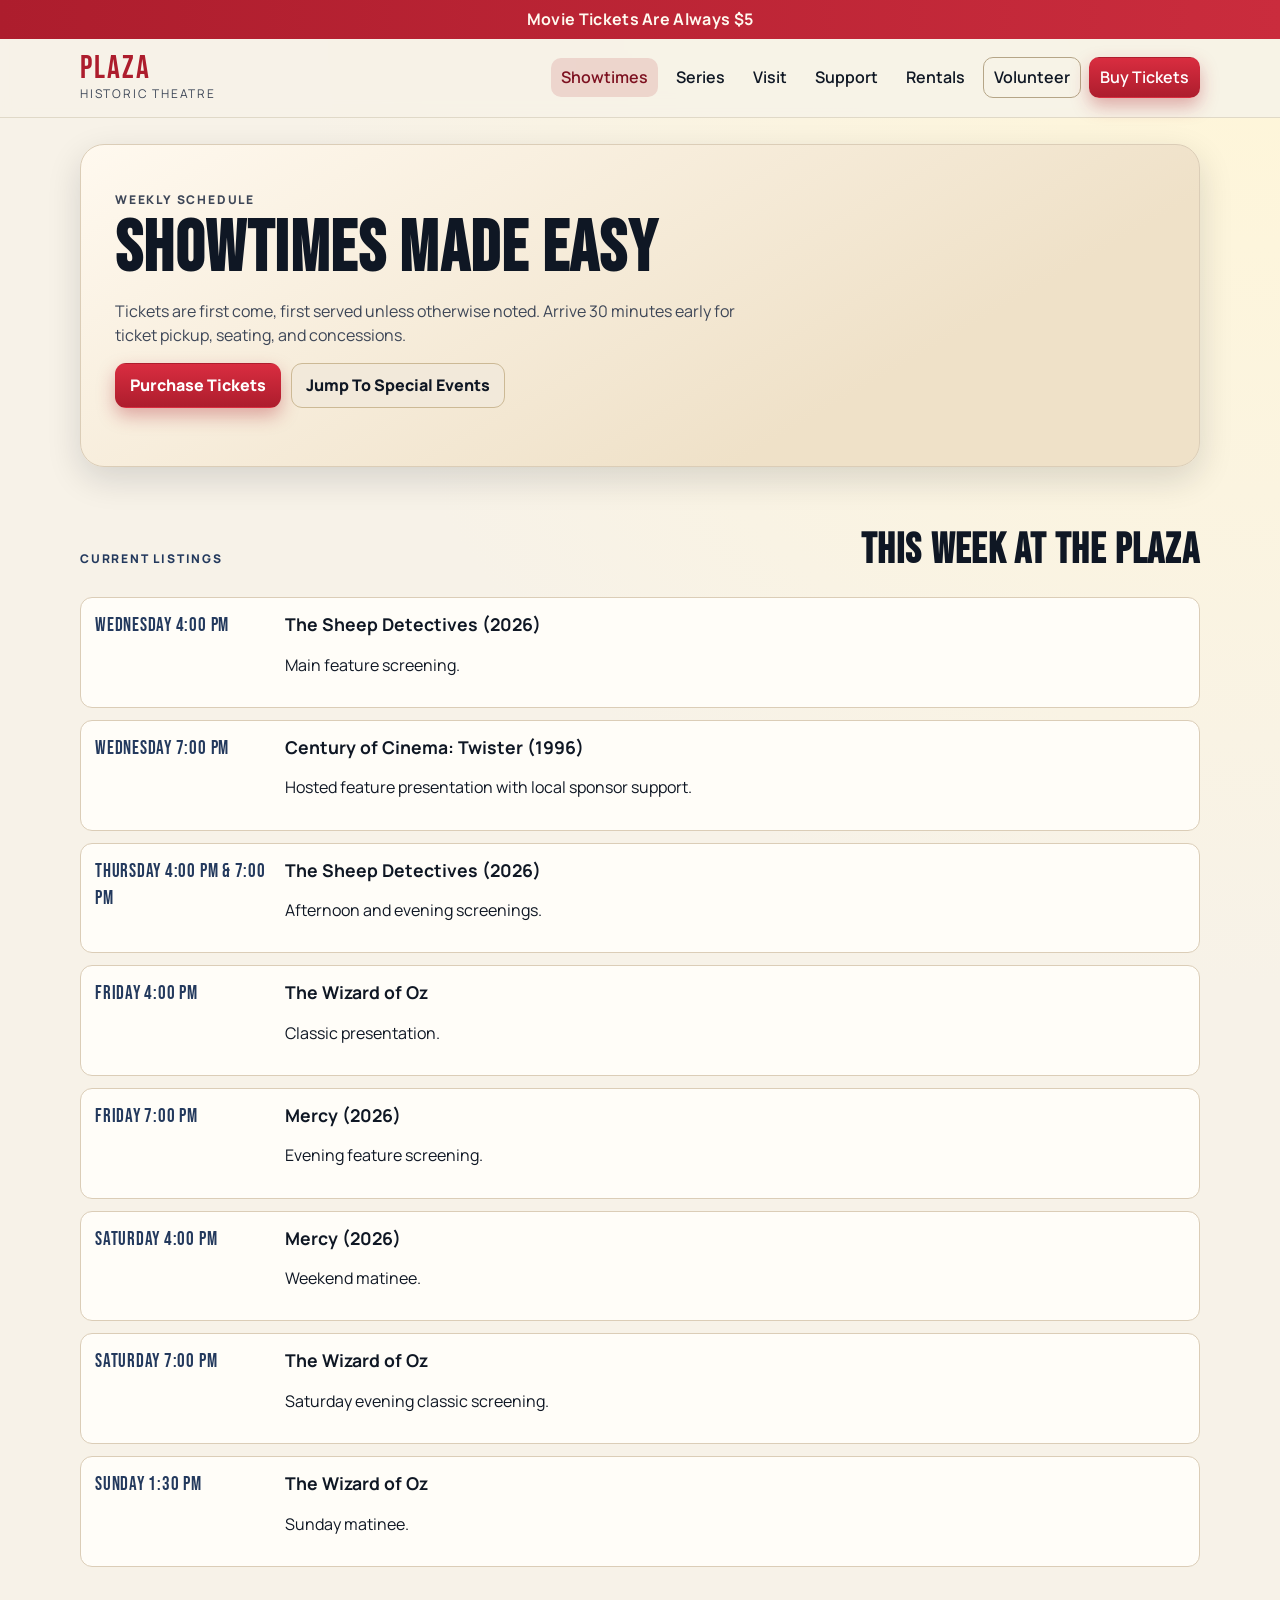
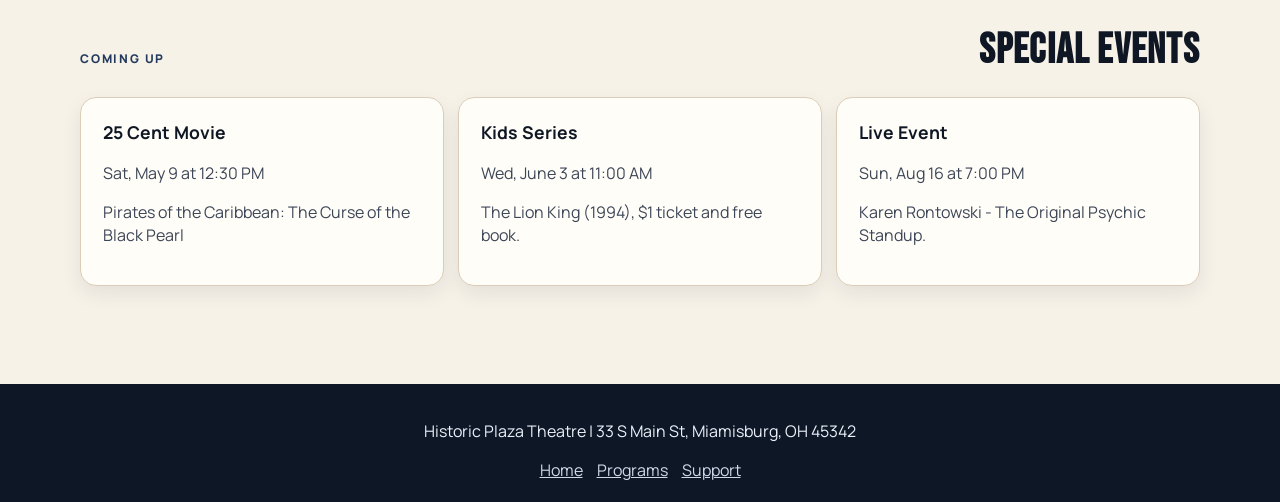
==== showtimes.html @ faf15ee3 "first commit" ====
<!doctype html>
<html lang="en">
  <head>
    <meta charset="UTF-8" />
    <meta name="viewport" content="width=device-width, initial-scale=1.0" />
    <meta
      name="description"
      content="View weekly Plaza Theatre showtimes, special screenings, and upcoming events in Miamisburg."
    />
    <title>Showtimes | Plaza Theatre</title>
    <link rel="preconnect" href="https://fonts.googleapis.com" />
    <link rel="preconnect" href="https://fonts.gstatic.com" crossorigin />
    <link
      href="https://fonts.googleapis.com/css2?family=Bebas+Neue&family=Manrope:wght@400;500;600;700;800&display=swap"
      rel="stylesheet"
    />
    <link rel="stylesheet" href="styles.css" />
  </head>
  <body>
    <a class="skip-link" href="#main-content">Skip to main content</a>

    <header class="site-header">
      <div class="top-banner" role="note">Movie Tickets Are Always $5</div>
      <div class="header-shell">
        <a class="brand" href="index.html" aria-label="Plaza Theatre Home">
          <span class="brand-mark">PLAZA</span>
          <span class="brand-sub">Historic Theatre</span>
        </a>
        <button class="menu-button" aria-expanded="false" aria-controls="primary-nav">
          Menu
        </button>
        <nav id="primary-nav" class="primary-nav" aria-label="Primary">
          <a href="showtimes.html">Showtimes</a>
          <a href="series.html">Series</a>
          <a href="visit.html">Visit</a>
          <a href="support.html">Support</a>
          <a href="rentals.html">Rentals</a>
          <a class="button ghost" href="support.html#volunteer">Volunteer</a>
          <a class="button primary" href="https://app.formovietickets.com/index.html?id=plazatheatre">Buy Tickets</a>
        </nav>
      </div>
    </header>

    <main id="main-content">
      <section class="page-hero reveal" aria-labelledby="showtimes-page-title">
        <p class="eyebrow">Weekly Schedule</p>
        <h1 id="showtimes-page-title">Showtimes Made Easy</h1>
        <p>
          Tickets are first come, first served unless otherwise noted. Arrive 30 minutes early for ticket pickup,
          seating, and concessions.
        </p>
        <div class="hero-actions">
          <a class="button primary" href="https://app.formovietickets.com/index.html?id=plazatheatre">Purchase Tickets</a>
          <a class="button secondary" href="#special-events">Jump To Special Events</a>
        </div>
      </section>

      <section class="section reveal" aria-labelledby="this-week-title">
        <div class="section-head">
          <p class="eyebrow">Current Listings</p>
          <h2 id="this-week-title">This Week At The Plaza</h2>
        </div>
        <ul class="timeline">
          <li>
            <span class="slot">Wednesday 4:00 PM</span>
            <div>
              <h3>The Sheep Detectives (2026)</h3>
              <p>Main feature screening.</p>
            </div>
          </li>
          <li>
            <span class="slot">Wednesday 7:00 PM</span>
            <div>
              <h3>Century of Cinema: Twister (1996)</h3>
              <p>Hosted feature presentation with local sponsor support.</p>
            </div>
          </li>
          <li>
            <span class="slot">Thursday 4:00 PM & 7:00 PM</span>
            <div>
              <h3>The Sheep Detectives (2026)</h3>
              <p>Afternoon and evening screenings.</p>
            </div>
          </li>
          <li>
            <span class="slot">Friday 4:00 PM</span>
            <div>
              <h3>The Wizard of Oz</h3>
              <p>Classic presentation.</p>
            </div>
          </li>
          <li>
            <span class="slot">Friday 7:00 PM</span>
            <div>
              <h3>Mercy (2026)</h3>
              <p>Evening feature screening.</p>
            </div>
          </li>
          <li>
            <span class="slot">Saturday 4:00 PM</span>
            <div>
              <h3>Mercy (2026)</h3>
              <p>Weekend matinee.</p>
            </div>
          </li>
          <li>
            <span class="slot">Saturday 7:00 PM</span>
            <div>
              <h3>The Wizard of Oz</h3>
              <p>Saturday evening classic screening.</p>
            </div>
          </li>
          <li>
            <span class="slot">Sunday 1:30 PM</span>
            <div>
              <h3>The Wizard of Oz</h3>
              <p>Sunday matinee.</p>
            </div>
          </li>
        </ul>
      </section>

      <section class="section reveal" id="special-events" aria-labelledby="special-events-title">
        <div class="section-head">
          <p class="eyebrow">Coming Up</p>
          <h2 id="special-events-title">Special Events</h2>
        </div>
        <div class="cards">
          <article class="show-card">
            <h3>25 Cent Movie</h3>
            <p>Sat, May 9 at 12:30 PM</p>
            <p>Pirates of the Caribbean: The Curse of the Black Pearl</p>
          </article>
          <article class="show-card">
            <h3>Kids Series</h3>
            <p>Wed, June 3 at 11:00 AM</p>
            <p>The Lion King (1994), $1 ticket and free book.</p>
          </article>
          <article class="show-card">
            <h3>Live Event</h3>
            <p>Sun, Aug 16 at 7:00 PM</p>
            <p>Karen Rontowski - The Original Psychic Standup.</p>
          </article>
        </div>
      </section>
    </main>

    <a class="mobile-sticky-cta" href="https://app.formovietickets.com/index.html?id=plazatheatre">Buy Tickets</a>

    <footer class="site-footer">
      <p>Historic Plaza Theatre | 33 S Main St, Miamisburg, OH 45342</p>
      <div class="footer-links">
        <a href="index.html">Home</a>
        <a href="series.html">Programs</a>
        <a href="support.html">Support</a>
      </div>
    </footer>

    <script src="script.js"></script>
  </body>
</html>
---- styles.css ----
:root {
  --bg-canvas: #f7f2e8;
  --bg-deep: #101622;
  --ink-strong: #0f1724;
  --ink-soft: #3d4657;
  --brand-red: #ad1d2d;
  --brand-red-dark: #821423;
  --brand-gold: #f6be50;
  --brand-blue: #23395d;
  --card: #fffdf8;
  --line: #dbcdb7;
  --radius: 16px;
  --radius-large: 24px;
  --shadow: 0 12px 34px rgba(16, 22, 34, 0.14);
}

* {
  box-sizing: border-box;
}

html,
body {
  margin: 0;
  padding: 0;
}

body {
  font-family: "Manrope", sans-serif;
  background: radial-gradient(circle at top right, #fff6d8 0%, var(--bg-canvas) 40%), var(--bg-canvas);
  color: var(--ink-strong);
  line-height: 1.45;
}

a {
  color: inherit;
}

.skip-link {
  position: absolute;
  left: 8px;
  top: -44px;
  background: #000;
  color: #fff;
  padding: 10px 14px;
  border-radius: 8px;
  z-index: 1000;
}

.skip-link:focus {
  top: 8px;
}

.site-header {
  position: sticky;
  top: 0;
  z-index: 50;
  background: rgba(247, 242, 232, 0.92);
  border-bottom: 1px solid rgba(129, 109, 73, 0.2);
  backdrop-filter: blur(10px);
}

.top-banner {
  text-align: center;
  background: linear-gradient(90deg, var(--brand-red), #ca2c3d);
  color: #fff9ef;
  font-weight: 700;
  letter-spacing: 0.02em;
  padding: 8px 12px;
}

.header-shell {
  max-width: 1160px;
  margin: 0 auto;
  padding: 14px 20px;
  display: flex;
  align-items: center;
  gap: 20px;
}

.brand {
  display: flex;
  flex-direction: column;
  text-decoration: none;
}

.brand-mark {
  font-family: "Bebas Neue", sans-serif;
  font-size: 2rem;
  letter-spacing: 0.06em;
  line-height: 1;
  color: var(--brand-red);
}

.brand-sub {
  font-size: 0.75rem;
  color: var(--ink-soft);
  letter-spacing: 0.15em;
  text-transform: uppercase;
}

.menu-button {
  margin-left: auto;
  border: 1px solid var(--ink-strong);
  border-radius: 10px;
  background: transparent;
  font-weight: 700;
  padding: 9px 12px;
  display: none;
}

.primary-nav {
  margin-left: auto;
  display: flex;
  align-items: center;
  gap: 8px;
}

.primary-nav > a {
  text-decoration: none;
  font-weight: 600;
  color: var(--ink-strong);
  padding: 8px 10px;
  border-radius: 10px;
}

.primary-nav > a:hover,
.primary-nav > a:focus-visible {
  background: rgba(35, 57, 93, 0.1);
  outline: none;
}

.primary-nav > a.active {
  background: rgba(173, 29, 45, 0.14);
  color: #7d1120;
}

main {
  max-width: 1160px;
  margin: 0 auto;
  padding: 26px 20px 98px;
}

.hero {
  display: grid;
  grid-template-columns: 1.4fr 0.8fr;
  gap: 24px;
  align-items: stretch;
  margin-top: 8px;
}

.hero-content,
.hero-panel {
  border-radius: var(--radius-large);
  box-shadow: var(--shadow);
}

.hero-content {
  padding: 42px;
  background: linear-gradient(140deg, #fffdf8 0%, #f2e7d3 70%);
  border: 1px solid var(--line);
}

.eyebrow {
  text-transform: uppercase;
  letter-spacing: 0.15em;
  font-size: 0.75rem;
  color: var(--brand-blue);
  font-weight: 800;
  margin-bottom: 8px;
}

h1,
h2,
h3 {
  margin: 0;
}

h1 {
  font-family: "Bebas Neue", sans-serif;
  font-size: clamp(2.6rem, 6vw, 4.5rem);
  letter-spacing: 0.02em;
  line-height: 0.95;
  margin-bottom: 14px;
}

h2 {
  font-family: "Bebas Neue", sans-serif;
  letter-spacing: 0.03em;
  font-size: clamp(1.8rem, 4vw, 2.6rem);
}

h3 {
  font-size: 1.1rem;
}

.hero-copy {
  max-width: 56ch;
  color: var(--ink-soft);
  margin-bottom: 24px;
}

.hero-actions {
  display: flex;
  flex-wrap: wrap;
  gap: 10px;
  margin-bottom: 24px;
}

.hero-meta {
  list-style: none;
  display: flex;
  flex-wrap: wrap;
  gap: 14px;
  margin: 0;
  padding: 0;
  color: var(--ink-soft);
  font-weight: 600;
}

.hero-meta li {
  background: rgba(35, 57, 93, 0.08);
  border: 1px solid rgba(35, 57, 93, 0.2);
  border-radius: 999px;
  padding: 8px 12px;
}

.hero-panel {
  padding: 28px;
  background: linear-gradient(180deg, var(--brand-blue), #192b46);
  color: #f8f7f4;
  display: flex;
  flex-direction: column;
  justify-content: center;
}

.hero-panel h2 {
  font-size: 2rem;
  margin-bottom: 14px;
}

.film-title {
  font-size: 1.5rem;
  font-weight: 800;
  margin: 0;
}

.film-time {
  font-size: 2rem;
  font-family: "Bebas Neue", sans-serif;
  margin: 4px 0 8px;
  color: var(--brand-gold);
}

.film-note {
  margin: 0 0 18px;
  color: #d5dde9;
}

.section {
  margin-top: 54px;
}

.page-hero {
  padding: 34px;
  background: linear-gradient(150deg, #fff9ef 0%, #efe1c8 72%);
  border: 1px solid var(--line);
  border-radius: var(--radius-large);
  box-shadow: var(--shadow);
}

.page-hero p {
  max-width: 62ch;
  color: var(--ink-soft);
}

.timeline {
  list-style: none;
  margin: 0;
  padding: 0;
  display: grid;
  gap: 12px;
}

.timeline li {
  display: grid;
  grid-template-columns: 180px 1fr;
  gap: 10px;
  background: var(--card);
  border: 1px solid var(--line);
  border-radius: 12px;
  padding: 14px;
}

.timeline .slot {
  font-family: "Bebas Neue", sans-serif;
  letter-spacing: 0.04em;
  color: var(--brand-blue);
  font-size: 1.2rem;
}

.kpi-strip {
  display: grid;
  grid-template-columns: repeat(4, minmax(0, 1fr));
  gap: 12px;
}

.kpi-strip .show-card {
  text-align: center;
}

.kpi-value {
  margin: 0;
  font-family: "Bebas Neue", sans-serif;
  letter-spacing: 0.04em;
  font-size: 2rem;
  color: var(--brand-red);
}

.reveal {
  opacity: 0;
  transform: translateY(16px);
  transition: opacity 420ms ease, transform 420ms ease;
}

.reveal.in-view {
  opacity: 1;
  transform: none;
}

.section-head {
  display: flex;
  align-items: baseline;
  justify-content: space-between;
  flex-wrap: wrap;
  gap: 12px;
  margin-bottom: 16px;
}

.cards,
.split-grid,
.support-grid,
.visit-layout {
  display: grid;
  gap: 14px;
}

.cards {
  grid-template-columns: repeat(3, minmax(0, 1fr));
}

.show-card,
.feature-block,
.support-card,
.visit-card,
.newsletter-card {
  background: var(--card);
  border: 1px solid var(--line);
  border-radius: var(--radius);
  padding: 22px;
  box-shadow: 0 8px 20px rgba(18, 30, 45, 0.08);
}

.show-card p,
.feature-block p,
.support-card p,
.visit-card p,
.newsletter-card p {
  color: var(--ink-soft);
}

.split-grid {
  grid-template-columns: repeat(3, minmax(0, 1fr));
}

.text-link {
  font-weight: 700;
  color: var(--brand-red);
  text-decoration-thickness: 2px;
  text-underline-offset: 2px;
}

.cta-panel {
  background: linear-gradient(120deg, #111d2e, #1d3559);
  color: #f9f8f5;
  border-radius: var(--radius-large);
  padding: 28px;
  display: flex;
  align-items: center;
  justify-content: space-between;
  gap: 14px;
}

.cta-panel p {
  color: #ced7e4;
}

.support-grid {
  grid-template-columns: repeat(3, minmax(0, 1fr));
}

.visit-layout {
  grid-template-columns: repeat(3, minmax(0, 1fr));
}

.newsletter-card form {
  display: grid;
  gap: 10px;
}

.newsletter-card input {
  border: 1px solid #b7b2a8;
  border-radius: 12px;
  padding: 11px 12px;
  font: inherit;
}

.button {
  display: inline-flex;
  align-items: center;
  justify-content: center;
  gap: 6px;
  border-radius: 11px;
  padding: 10px 14px;
  font-weight: 800;
  text-decoration: none;
  border: 1px solid transparent;
  transition: transform 160ms ease, box-shadow 160ms ease, background-color 160ms ease;
}

.button:hover,
.button:focus-visible {
  transform: translateY(-1px);
  outline: none;
}

.button.primary {
  background: linear-gradient(180deg, #d92d40, var(--brand-red));
  color: #fff;
  box-shadow: 0 8px 18px rgba(173, 29, 45, 0.34);
}

.button.primary:hover,
.button.primary:focus-visible {
  box-shadow: 0 11px 20px rgba(173, 29, 45, 0.45);
}

.button.secondary {
  background: #f2e9da;
  color: var(--ink-strong);
  border-color: #ccb995;
}

.button.ghost {
  border-color: #b5a587;
  background: transparent;
}

.button.large {
  padding: 12px 18px;
}

.button.full {
  width: 100%;
}

.site-footer {
  padding: 20px;
  background: #0e1726;
  color: #ebf0fa;
  text-align: center;
}

.footer-links {
  margin-top: 10px;
  display: flex;
  justify-content: center;
  gap: 14px;
  flex-wrap: wrap;
}

.footer-links a {
  color: #ced9eb;
}

.mobile-sticky-cta {
  display: none;
}

.visually-hidden {
  position: absolute;
  width: 1px;
  height: 1px;
  padding: 0;
  margin: -1px;
  overflow: hidden;
  clip: rect(0, 0, 0, 0);
  border: 0;
}

@media (max-width: 980px) {
  .menu-button {
    display: inline-flex;
  }

  .primary-nav {
    position: absolute;
    left: 20px;
    right: 20px;
    top: calc(100% + 8px);
    background: #faf6ee;
    border: 1px solid #dacbb5;
    border-radius: 14px;
    padding: 12px;
    box-shadow: var(--shadow);
    display: none;
    flex-direction: column;
    align-items: stretch;
  }

  .primary-nav.open {
    display: flex;
  }

  .primary-nav > a {
    text-align: center;
  }

  .hero,
  .cards,
  .split-grid,
  .support-grid,
  .visit-layout,
  .kpi-strip {
    grid-template-columns: 1fr;
  }

  .timeline li {
    grid-template-columns: 1fr;
  }

  .hero-content {
    padding: 28px;
  }

  .cta-panel {
    flex-direction: column;
    align-items: flex-start;
  }

  .mobile-sticky-cta {
    display: inline-flex;
    position: fixed;
    left: 14px;
    right: 14px;
    bottom: 14px;
    z-index: 80;
    text-decoration: none;
    justify-content: center;
    border-radius: 14px;
    background: linear-gradient(180deg, #d92d40, var(--brand-red));
    color: #fff;
    font-weight: 900;
    padding: 14px;
    box-shadow: 0 16px 26px rgba(173, 29, 45, 0.45);
  }

  main {
    padding-bottom: 122px;
  }
}

@media (prefers-reduced-motion: reduce) {
  * {
    scroll-behavior: auto;
    transition: none;
  }

  .reveal {
    opacity: 1;
    transform: none;
  }
}
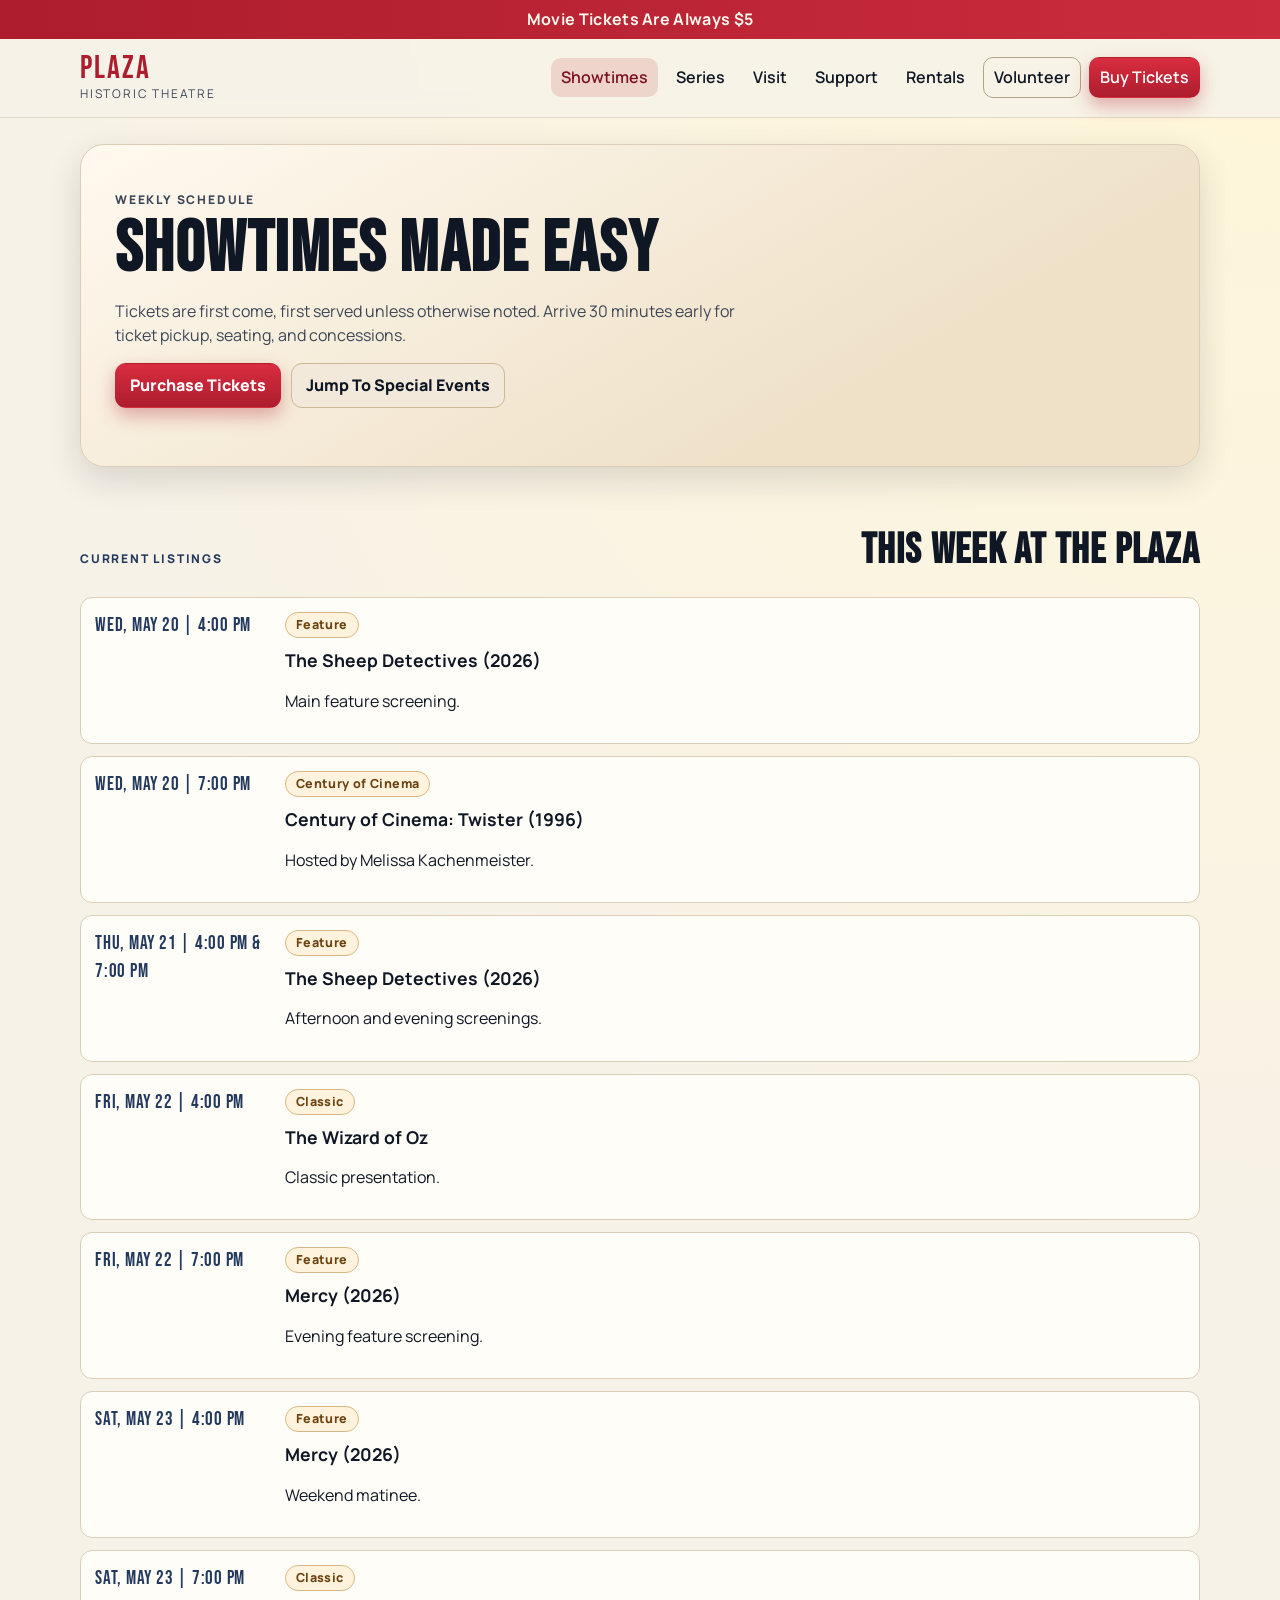
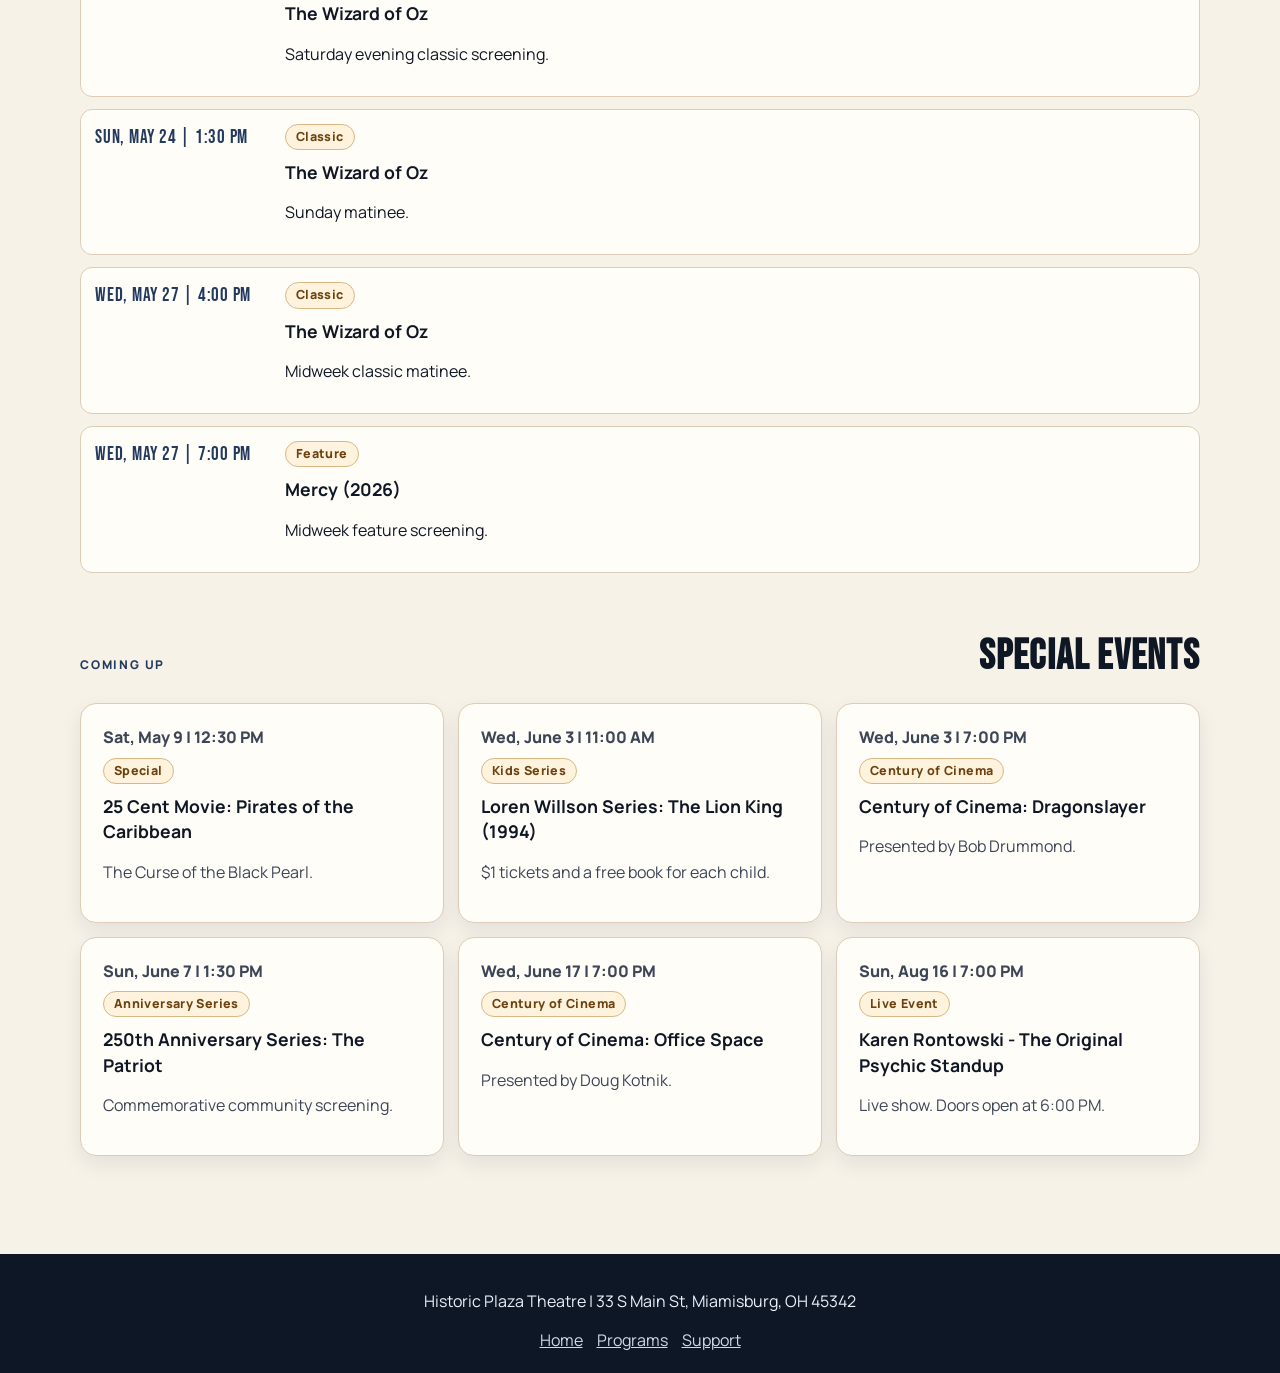
==== commit dc17b746: "Use schedule-data file to manage current schedule" ====
--- a/showtimes.html
+++ b/showtimes.html
@@ -60,64 +60,7 @@
           <p class="eyebrow">Current Listings</p>
           <h2 id="this-week-title">This Week At The Plaza</h2>
         </div>
-        <ul class="timeline">
-          <li>
-            <span class="slot">Wednesday 4:00 PM</span>
-            <div>
-              <h3>The Sheep Detectives (2026)</h3>
-              <p>Main feature screening.</p>
-            </div>
-          </li>
-          <li>
-            <span class="slot">Wednesday 7:00 PM</span>
-            <div>
-              <h3>Century of Cinema: Twister (1996)</h3>
-              <p>Hosted feature presentation with local sponsor support.</p>
-            </div>
-          </li>
-          <li>
-            <span class="slot">Thursday 4:00 PM & 7:00 PM</span>
-            <div>
-              <h3>The Sheep Detectives (2026)</h3>
-              <p>Afternoon and evening screenings.</p>
-            </div>
-          </li>
-          <li>
-            <span class="slot">Friday 4:00 PM</span>
-            <div>
-              <h3>The Wizard of Oz</h3>
-              <p>Classic presentation.</p>
-            </div>
-          </li>
-          <li>
-            <span class="slot">Friday 7:00 PM</span>
-            <div>
-              <h3>Mercy (2026)</h3>
-              <p>Evening feature screening.</p>
-            </div>
-          </li>
-          <li>
-            <span class="slot">Saturday 4:00 PM</span>
-            <div>
-              <h3>Mercy (2026)</h3>
-              <p>Weekend matinee.</p>
-            </div>
-          </li>
-          <li>
-            <span class="slot">Saturday 7:00 PM</span>
-            <div>
-              <h3>The Wizard of Oz</h3>
-              <p>Saturday evening classic screening.</p>
-            </div>
-          </li>
-          <li>
-            <span class="slot">Sunday 1:30 PM</span>
-            <div>
-              <h3>The Wizard of Oz</h3>
-              <p>Sunday matinee.</p>
-            </div>
-          </li>
-        </ul>
+        <ul class="timeline" id="showtimes-timeline"></ul>
       </section>
 
       <section class="section reveal" id="special-events" aria-labelledby="special-events-title">
@@ -125,23 +68,7 @@
           <p class="eyebrow">Coming Up</p>
           <h2 id="special-events-title">Special Events</h2>
         </div>
-        <div class="cards">
-          <article class="show-card">
-            <h3>25 Cent Movie</h3>
-            <p>Sat, May 9 at 12:30 PM</p>
-            <p>Pirates of the Caribbean: The Curse of the Black Pearl</p>
-          </article>
-          <article class="show-card">
-            <h3>Kids Series</h3>
-            <p>Wed, June 3 at 11:00 AM</p>
-            <p>The Lion King (1994), $1 ticket and free book.</p>
-          </article>
-          <article class="show-card">
-            <h3>Live Event</h3>
-            <p>Sun, Aug 16 at 7:00 PM</p>
-            <p>Karen Rontowski - The Original Psychic Standup.</p>
-          </article>
-        </div>
+        <div class="cards" id="special-events-cards"></div>
       </section>
     </main>
 
@@ -156,6 +83,7 @@
       </div>
     </footer>
 
+    <script src="schedule-data.js"></script>
     <script src="script.js"></script>
   </body>
 </html>
--- a/styles.css
+++ b/styles.css
@@ -366,6 +366,25 @@
 .visit-card p,
 .newsletter-card p {
   color: var(--ink-soft);
+}
+
+.event-slot {
+  margin: 0 0 8px;
+  font-weight: 800;
+  color: var(--brand-blue);
+}
+
+.tag {
+  display: inline-block;
+  margin-bottom: 10px;
+  border: 1px solid #d7b884;
+  background: #fff3dd;
+  color: #6c4310;
+  border-radius: 999px;
+  padding: 3px 10px;
+  font-size: 0.78rem;
+  font-weight: 800;
+  letter-spacing: 0.03em;
 }
 
 .split-grid {
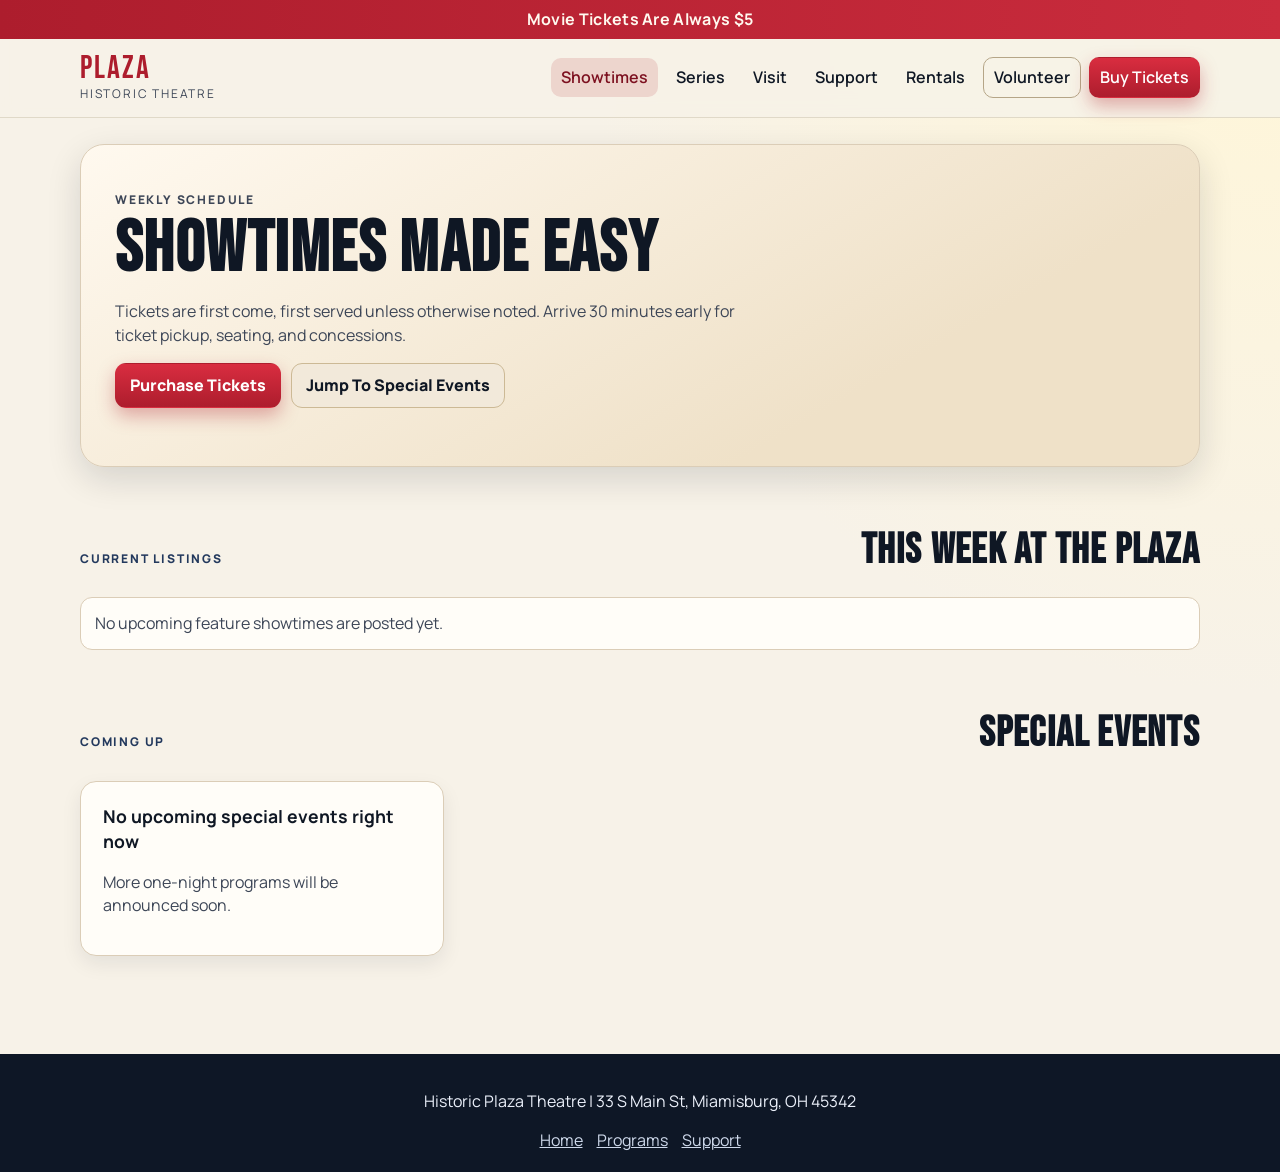
==== commit 2ef7bdae: "Update SEO" ====
--- a/showtimes.html
+++ b/showtimes.html
@@ -6,6 +6,22 @@
     <meta
       name="description"
       content="View weekly Plaza Theatre showtimes, special screenings, and upcoming events in Miamisburg."
+    />
+    <meta name="robots" content="index,follow" />
+    <link rel="canonical" href="https://www.myplazatheatre.com/showtimes" />
+    <meta property="og:type" content="website" />
+    <meta property="og:site_name" content="Plaza Theatre" />
+    <meta property="og:title" content="Showtimes | Plaza Theatre" />
+    <meta
+      property="og:description"
+      content="See upcoming Plaza Theatre showtimes, special event screenings, and community programs in Miamisburg."
+    />
+    <meta property="og:url" content="https://www.myplazatheatre.com/showtimes" />
+    <meta name="twitter:card" content="summary_large_image" />
+    <meta name="twitter:title" content="Showtimes | Plaza Theatre" />
+    <meta
+      name="twitter:description"
+      content="See upcoming Plaza Theatre showtimes, special event screenings, and community programs in Miamisburg."
     />
     <title>Showtimes | Plaza Theatre</title>
     <link rel="preconnect" href="https://fonts.googleapis.com" />
--- a/styles.css
+++ b/styles.css
@@ -289,6 +289,31 @@
   border: 1px solid var(--line);
   border-radius: 12px;
   padding: 14px;
+}
+
+.timeline .month-divider {
+  display: block;
+  background: transparent;
+  border: 0;
+  box-shadow: none;
+  padding: 10px 2px 4px;
+}
+
+.timeline .month-divider span {
+  display: inline-block;
+  font-family: "Bebas Neue", sans-serif;
+  letter-spacing: 0.05em;
+  font-size: 1.35rem;
+  color: var(--brand-red);
+}
+
+.timeline .empty-state {
+  display: block;
+  background: var(--card);
+  border: 1px solid var(--line);
+  border-radius: 12px;
+  padding: 14px;
+  color: var(--ink-soft);
 }
 
 .timeline .slot {
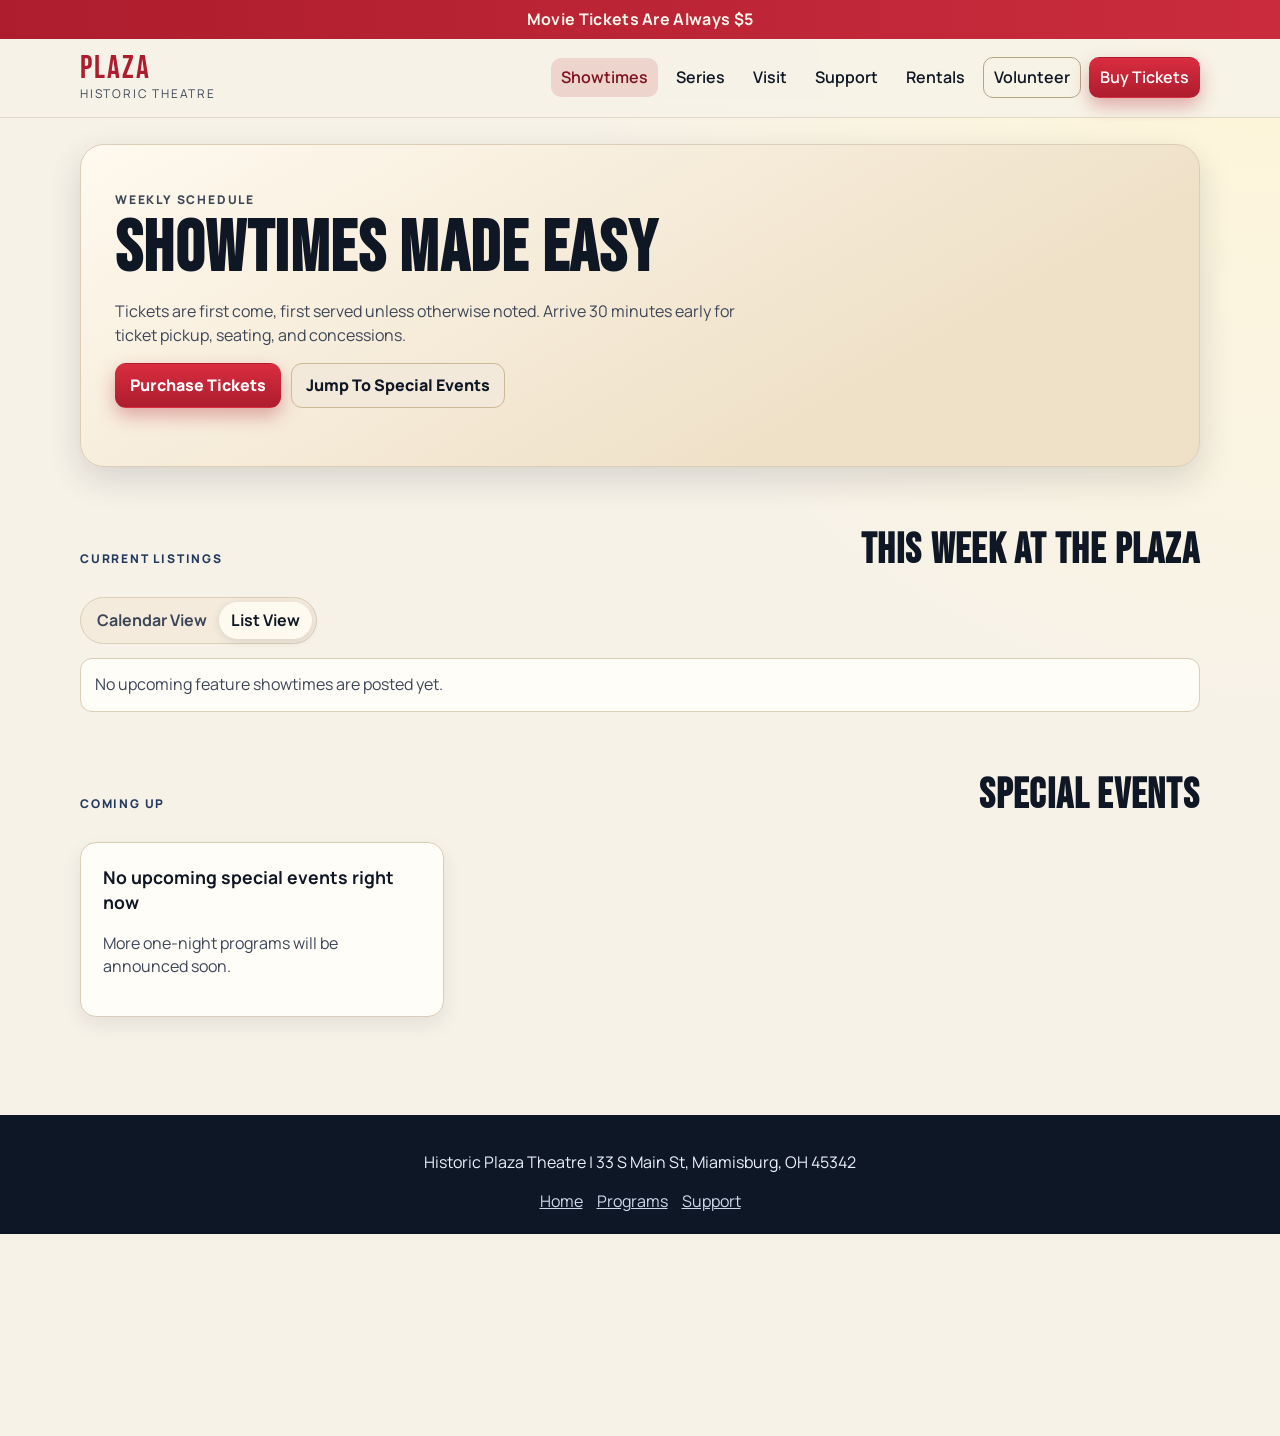
==== commit 55991668: "Add calendar view" ====
--- a/showtimes.html
+++ b/showtimes.html
@@ -71,12 +71,36 @@
         </div>
       </section>
 
-      <section class="section reveal" aria-labelledby="this-week-title">
+      <section class="section reveal" id="showtimes-module" aria-labelledby="this-week-title">
         <div class="section-head">
           <p class="eyebrow">Current Listings</p>
           <h2 id="this-week-title">This Week At The Plaza</h2>
         </div>
-        <ul class="timeline" id="showtimes-timeline"></ul>
+        <div class="showtimes-controls">
+          <div class="view-toggle" id="showtimes-view-toggle" role="group" aria-label="Showtimes display mode">
+            <button type="button" class="toggle-option" data-view-mode="calendar" aria-pressed="false">Calendar View</button>
+            <button type="button" class="toggle-option" data-view-mode="list" aria-pressed="false">List View</button>
+          </div>
+          <div class="calendar-nav" id="showtimes-calendar-nav" aria-label="Calendar month navigation">
+            <button type="button" class="button secondary" id="calendar-prev-month">Previous</button>
+            <p class="calendar-month-label" id="calendar-month-label">Upcoming Month</p>
+            <button type="button" class="button secondary" id="calendar-next-month">Next</button>
+          </div>
+        </div>
+        <div class="showtimes-calendar-wrap" id="showtimes-calendar-wrap">
+          <div class="calendar-weekdays" aria-hidden="true">
+            <span>Sun</span>
+            <span>Mon</span>
+            <span>Tue</span>
+            <span>Wed</span>
+            <span>Thu</span>
+            <span>Fri</span>
+            <span>Sat</span>
+          </div>
+          <div class="calendar-grid" id="showtimes-calendar-grid" role="grid" aria-label="Showtimes calendar"></div>
+          <div class="day-details" id="showtimes-day-details" aria-live="polite"></div>
+        </div>
+        <ul class="timeline list-view" id="showtimes-timeline"></ul>
       </section>
 
       <section class="section reveal" id="special-events" aria-labelledby="special-events-title">
--- a/styles.css
+++ b/styles.css
@@ -323,6 +323,182 @@
   font-size: 1.2rem;
 }
 
+.timeline li.is-selected-date {
+  border-color: #cc8f45;
+  box-shadow: 0 0 0 2px rgba(204, 143, 69, 0.2);
+}
+
+.showtimes-controls {
+  display: flex;
+  align-items: center;
+  justify-content: space-between;
+  gap: 12px;
+  margin-bottom: 14px;
+  flex-wrap: wrap;
+}
+
+.view-toggle {
+  display: inline-flex;
+  border: 1px solid var(--line);
+  border-radius: 999px;
+  padding: 4px;
+  background: #f4ebdc;
+}
+
+.toggle-option {
+  border: 0;
+  background: transparent;
+  border-radius: 999px;
+  padding: 7px 12px;
+  font: inherit;
+  font-weight: 700;
+  color: var(--ink-soft);
+  cursor: pointer;
+}
+
+.toggle-option.is-active {
+  background: #fffaf0;
+  color: var(--ink-strong);
+  box-shadow: 0 2px 8px rgba(18, 30, 45, 0.12);
+}
+
+.calendar-nav {
+  display: inline-flex;
+  align-items: center;
+  gap: 10px;
+}
+
+.calendar-month-label {
+  margin: 0;
+  min-width: 150px;
+  text-align: center;
+  font-family: "Bebas Neue", sans-serif;
+  letter-spacing: 0.04em;
+  color: var(--brand-blue);
+  font-size: 1.45rem;
+}
+
+.showtimes-calendar-wrap {
+  border: 1px solid var(--line);
+  border-radius: var(--radius);
+  padding: 14px;
+  background: #fffaf2;
+  margin-bottom: 16px;
+}
+
+.showtimes-calendar-wrap.is-hidden,
+.calendar-nav.is-hidden,
+.list-view.is-hidden {
+  display: none;
+}
+
+.calendar-weekdays {
+  display: grid;
+  grid-template-columns: repeat(7, minmax(0, 1fr));
+  gap: 6px;
+  margin-bottom: 8px;
+}
+
+.calendar-weekdays span {
+  text-align: center;
+  font-size: 0.83rem;
+  font-weight: 800;
+  color: var(--ink-soft);
+}
+
+.calendar-grid {
+  display: grid;
+  grid-template-columns: repeat(7, minmax(0, 1fr));
+  gap: 6px;
+}
+
+.calendar-cell {
+  min-height: 70px;
+  border: 1px solid #d3c5ad;
+  border-radius: 10px;
+  background: #fffdf8;
+  text-align: left;
+  padding: 6px;
+  cursor: pointer;
+  display: flex;
+  flex-direction: column;
+  justify-content: space-between;
+  font: inherit;
+}
+
+.calendar-cell:focus-visible {
+  outline: 2px solid var(--brand-red);
+  outline-offset: 1px;
+}
+
+.calendar-cell.has-events {
+  background: #f7efde;
+}
+
+.calendar-cell.is-selected {
+  border-color: var(--brand-red);
+  box-shadow: 0 0 0 2px rgba(173, 29, 45, 0.22);
+}
+
+.calendar-cell.is-today .calendar-day-number {
+  color: var(--brand-red);
+}
+
+.calendar-day-number {
+  font-weight: 800;
+  color: var(--ink-strong);
+}
+
+.calendar-count {
+  font-size: 0.76rem;
+  color: var(--ink-soft);
+  font-weight: 700;
+}
+
+.calendar-cell.is-empty {
+  border: 0;
+  background: transparent;
+  min-height: 70px;
+}
+
+.day-details {
+  margin-top: 12px;
+  border: 1px solid var(--line);
+  border-radius: 12px;
+  background: #fffdf8;
+  padding: 14px;
+}
+
+.day-details h3 {
+  margin-bottom: 10px;
+}
+
+.day-details-list {
+  list-style: none;
+  margin: 0;
+  padding: 0;
+  display: grid;
+  gap: 10px;
+}
+
+.day-details-item {
+  border: 1px solid var(--line);
+  border-radius: 10px;
+  padding: 10px;
+  background: #fffcf5;
+}
+
+.day-details-item p {
+  margin: 4px 0;
+  color: var(--ink-soft);
+}
+
+.day-details-time {
+  margin: 0;
+  font-weight: 800;
+  color: var(--brand-blue);
+}
+
 .kpi-strip {
   display: grid;
   grid-template-columns: repeat(4, minmax(0, 1fr));
@@ -580,6 +756,10 @@
 
   .timeline li {
     grid-template-columns: 1fr;
+  }
+
+  .calendar-cell {
+    min-height: 58px;
   }
 
   .hero-content {
@@ -613,6 +793,14 @@
   }
 }
 
+@media (max-width: 768px) {
+  .view-toggle,
+  .calendar-nav,
+  .showtimes-calendar-wrap {
+    display: none !important;
+  }
+}
+
 @media (prefers-reduced-motion: reduce) {
   * {
     scroll-behavior: auto;
